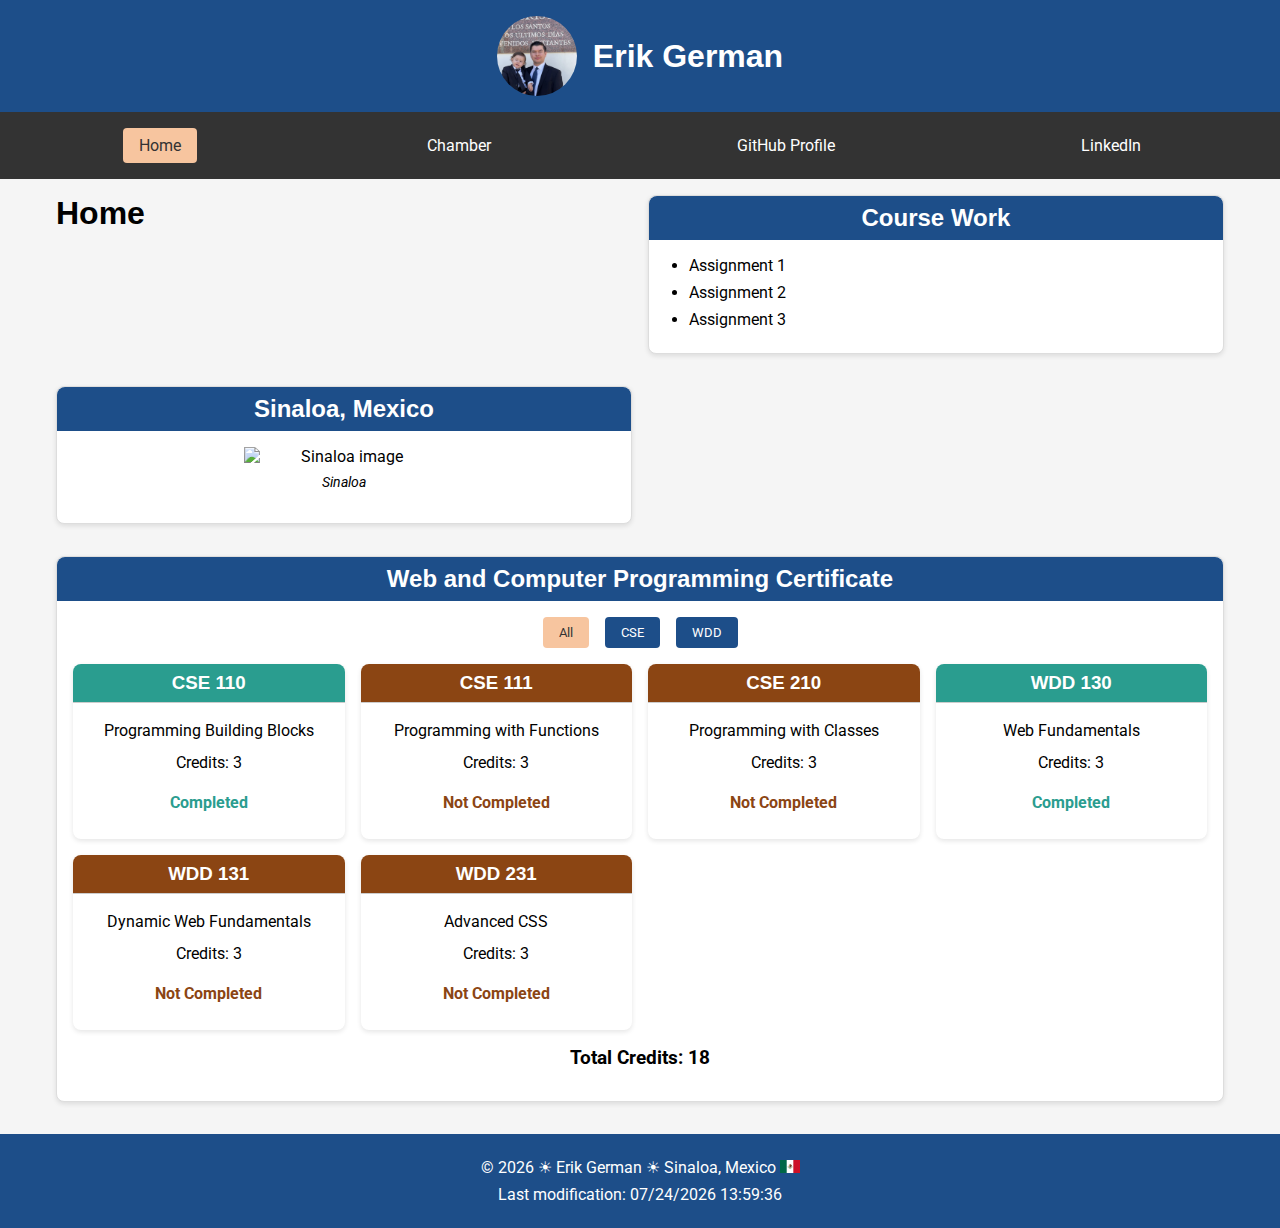
==== index.html @ 452a5884 "Add Google Fonts preconnect links for performance optimization" ====
<!DOCTYPE html>
<html lang="en">
<head>
    <meta charset="UTF-8">
    <meta name="viewport" content="width=device-width, initial-scale=1.0">
    <title>WDD 231 - Erik German</title>
    <meta name="description" content="WDD 231 - Erik German's personal website showcasing web development skills and course information">
    <meta name="author" content="Erik German">
    <!-- Google Fonts preconnect -->
    <link rel="preconnect" href="https://fonts.googleapis.com">
    <link rel="preconnect" href="https://fonts.gstatic.com" crossorigin>
    <link rel="stylesheet" href="styles/base.css">
    <script src="scripts/getdates.js" defer></script>
    <script src="scripts/courses.js" defer></script>
    <script src="scripts/menu.js" defer></script>
</head>
<body>
    <header>
        <img src="images/erik-portrait.webp" alt="Erik German portrait">
        <h1><span>Erik German</span></h1>
        <button class="hamburger">☰</button>
    </header>
    <nav>
        <a href="index.html">Home</a>
        <a href="chamber/">Chamber</a>
        <a href="https://github.com/eriko13">GitHub Profile</a>
        <a href="https://www.linkedin.com/in/erik-german/">LinkedIn</a>
    </nav>
    <main>
        <h1>Home</h1>
        
        <section class="card">
            <h2>Course Work</h2>
            <ul>
                <li>Assignment 1</li>
                <li>Assignment 2</li>
                <li>Assignment 3</li>
            </ul>
        </section>
        
        <section class="card">
            <h2>Sinaloa, Mexico</h2>
            <figure>
                <img src="images/sinaloa-image.webp" alt="Sinaloa image" width="200">
                <figcaption>Sinaloa</figcaption>
            </figure>
        </section>
        
        <section class="card full-width">
            <h2>Web and Computer Programming Certificate</h2>
            <div class="filter-buttons">
                <button id="filter-all" class="filter-button active">All</button>
                <button id="filter-cse" class="filter-button">CSE</button>
                <button id="filter-wdd" class="filter-button">WDD</button>
            </div>
            <div id="course-container"></div>
            <div class="credit-info">
                Total Credits: <span id="total-credits">0</span>
            </div>
        </section>
    </main>
    <footer>
        <p>&copy; <span id="currentyear"></span> &#x2600; Erik German &#x2600; Sinaloa, Mexico <img src="images/mexico-flag.webp" alt="Mexico Flag" width="20"></p>
        <p id="lastModified"></p>
    </footer>
</body>
</html>
---- styles/base.css ----
/* base.css for WDD 131 - Dynamic Web Fundamentals */
@import url('https://fonts.googleapis.com/css2?family=Roboto:wght@100;400&display=swap');

:root {
  --primary-color: #1d4e89;
  --secondary-color: #ffffff;
  --accent1-color: #f7c59f;
  --accent2-color: #2a9d8f;
  --heading-font: 'Montserrat', sans-serif;
  --paragraph-font: 'Roboto', sans-serif;
  --completed-color: #2a9d8f;
  --not-completed-color: #8b4513;
}

* {
  margin: 0;
  padding: 0;
  box-sizing: border-box;
}

body {
  font-family: var(--paragraph-font);
  max-width: 100%;
  margin: 0;
  background-color: #f5f5f5;
}

header {
  background-color: var(--primary-color);
  color: var(--secondary-color);
  padding: 1rem;
  text-align: center;
  display: flex;
  align-items: center;
  justify-content: center;
}

header img {
  width: 80px;
  height: 80px;
  border-radius: 50%;
  margin-right: 1rem;
  object-fit: cover;
}

header h1 {
  font-size: 2rem;
  margin: 0;
}

h1, h2, h3, h4, h5, h6 {
  font-family: var(--heading-font);
  margin-bottom: 0.5rem;
}

nav {
  background-color: #333;
  display: flex;
  justify-content: space-around;
  padding: 1rem;
}

nav a {
  color: var(--secondary-color);
  text-decoration: none;
  padding: 0.5rem 1rem;
  transition: background-color 0.3s, color 0.3s;
}

nav a:hover, nav a.active {
  background-color: var(--accent1-color);
  color: #333;
  border-radius: 4px;
}

main {
  max-width: 1200px;
  margin: 1rem auto;
  display: grid;
  grid-template-columns: 1fr;
  gap: 1rem;
  padding: 0 1rem;
}

.card {
  background-color: var(--secondary-color);
  border-radius: 8px;
  padding: 1rem;
  box-shadow: 0 2px 5px rgba(0,0,0,0.1);
  border: 1px solid #ddd;
  margin-bottom: 1rem;
}

.card h2 {
  color: var(--secondary-color);
  background-color: var(--primary-color);
  padding: 0.5rem;
  margin: -1rem -1rem 1rem -1rem;
  border-radius: 8px 8px 0 0;
  text-align: center;
}

.card h3 {
  text-align: center;
  border-bottom: 1px solid #ccc;
  padding-bottom: 0.5rem;
  margin: 1rem 0;
}

.card img {
  max-width: 100%;
  height: auto;
  display: block;
  margin: 0 auto;
}

.card figure {
  margin: 1rem 0;
  text-align: center;
}

.card figcaption {
  font-style: italic;
  font-size: 0.9rem;
  margin-top: 0.5rem;
}

.card p {
  margin: 1rem 0;
  line-height: 1.5;
}

/* Course section styles */
.filter-buttons {
  display: flex;
  justify-content: center;
  gap: 1rem;
  margin: 1rem 0;
}

.filter-button {
  background-color: var(--primary-color);
  color: var(--secondary-color);
  border: none;
  padding: 0.5rem 1rem;
  border-radius: 4px;
  cursor: pointer;
  font-family: var(--paragraph-font);
  transition: background-color 0.3s;
}

.filter-button:hover, .filter-button.active {
  background-color: var(--accent1-color);
  color: #333;
}

#course-container {
  display: grid;
  grid-template-columns: repeat(auto-fill, minmax(250px, 1fr));
  gap: 1rem;
  margin-top: 1rem;
}

.course-card {
  background-color: var(--secondary-color);
  border-radius: 8px;
  padding: 1rem;
  box-shadow: 0 2px 5px rgba(0,0,0,0.1);
  text-align: center;
}

.course-card h3 {
  color: var(--secondary-color);
  padding: 0.5rem;
  margin: -1rem -1rem 1rem -1rem;
  border-radius: 8px 8px 0 0;
}

.completed h3 {
  background-color: var(--completed-color);
}

.not-completed h3 {
  background-color: var(--not-completed-color);
}

.course-card p {
  margin: 0.5rem 0;
}

.course-card .status {
  font-weight: bold;
  margin-top: 1rem;
}

.completed .status {
  color: var(--completed-color);
}

.not-completed .status {
  color: var(--not-completed-color);
}

.credit-info {
  text-align: center;
  margin: 1rem 0;
  font-weight: bold;
  font-size: 1.2rem;
}

footer {
  background-color: var(--primary-color);
  color: var(--secondary-color);
  text-align: center;
  padding: 1rem;
  margin-top: 1rem;
}

footer p {
  margin: 0.5rem 0;
}

ul {
  list-style-type: disc;
  margin-left: 1.5rem;
  margin-top: 1rem;
}

ul li {
  margin-bottom: 0.5rem;
}

ul a {
  color: var(--primary-color);
  text-decoration: none;
}

ul a:hover {
  text-decoration: underline;
}

/* Responsive styles */
@media screen and (min-width: 768px) {
  main {
    grid-template-columns: 1fr 1fr;
  }
  
  .full-width {
    grid-column: 1 / -1;
  }
}

@media screen and (max-width: 768px) {
  nav {
    flex-direction: column;
    align-items: center;
  }
  
  nav a {
    margin: 0.25rem 0;
    width: 100%;
    text-align: center;
  }
  
  header {
    flex-direction: column;
    text-align: center;
  }
  
  header img {
    margin-right: 0;
    margin-bottom: 1rem;
  }
  
  .filter-buttons {
    flex-direction: column;
    align-items: center;
  }
  
  .filter-button {
    width: 100%;
    margin-bottom: 0.5rem;
  }
  
  #course-container {
    grid-template-columns: 1fr;
  }
}

/* Hamburger menu for mobile */
.hamburger {
  display: none;
  cursor: pointer;
  background: none;
  border: none;
  font-size: 1.5rem;
  color: var(--secondary-color);
}

@media screen and (max-width: 768px) {
  .hamburger {
    display: block;
    position: absolute;
    top: 1rem;
    right: 1rem;
  }
  
  nav {
    display: none;
    width: 100%;
  }
  
  nav.show {
    display: flex;
  }
}
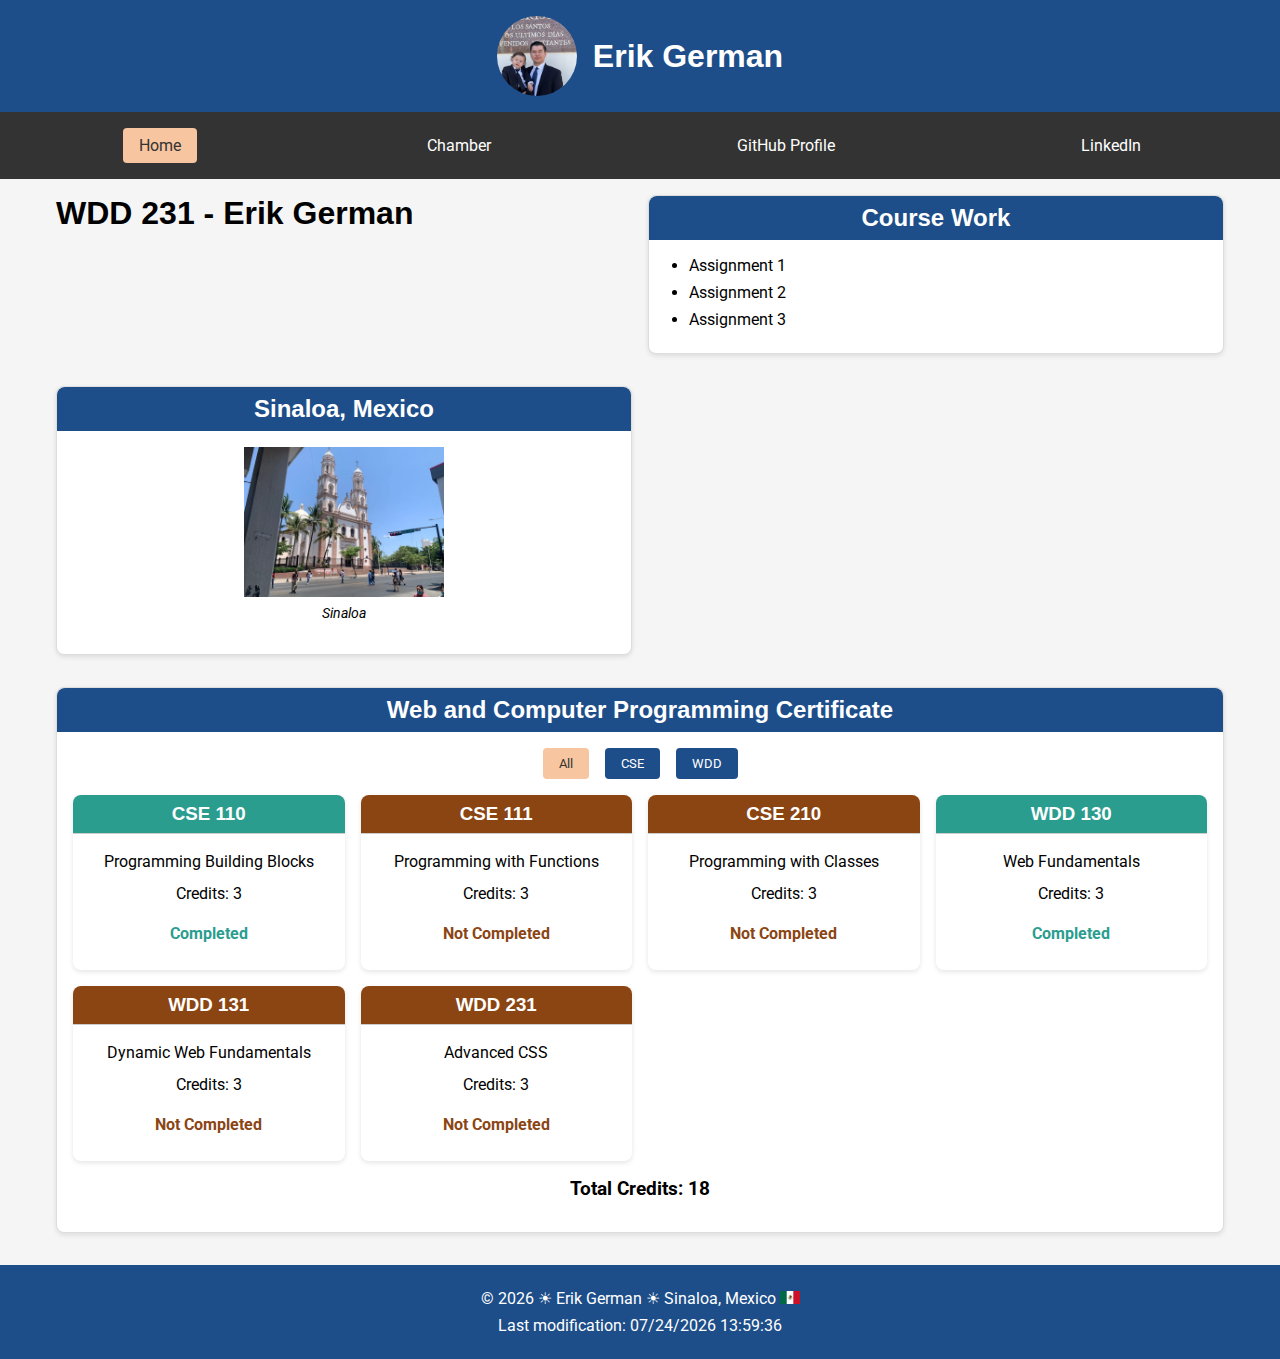
==== commit 47bf2fa6: "Update homepage heading for WDD 231 course" ====
--- a/index.html
+++ b/index.html
@@ -27,7 +27,7 @@
         <a href="https://www.linkedin.com/in/erik-german/">LinkedIn</a>
     </nav>
     <main>
-        <h1>Home</h1>
+        <h1>WDD 231 - Erik German</h1>
         
         <section class="card">
             <h2>Course Work</h2>
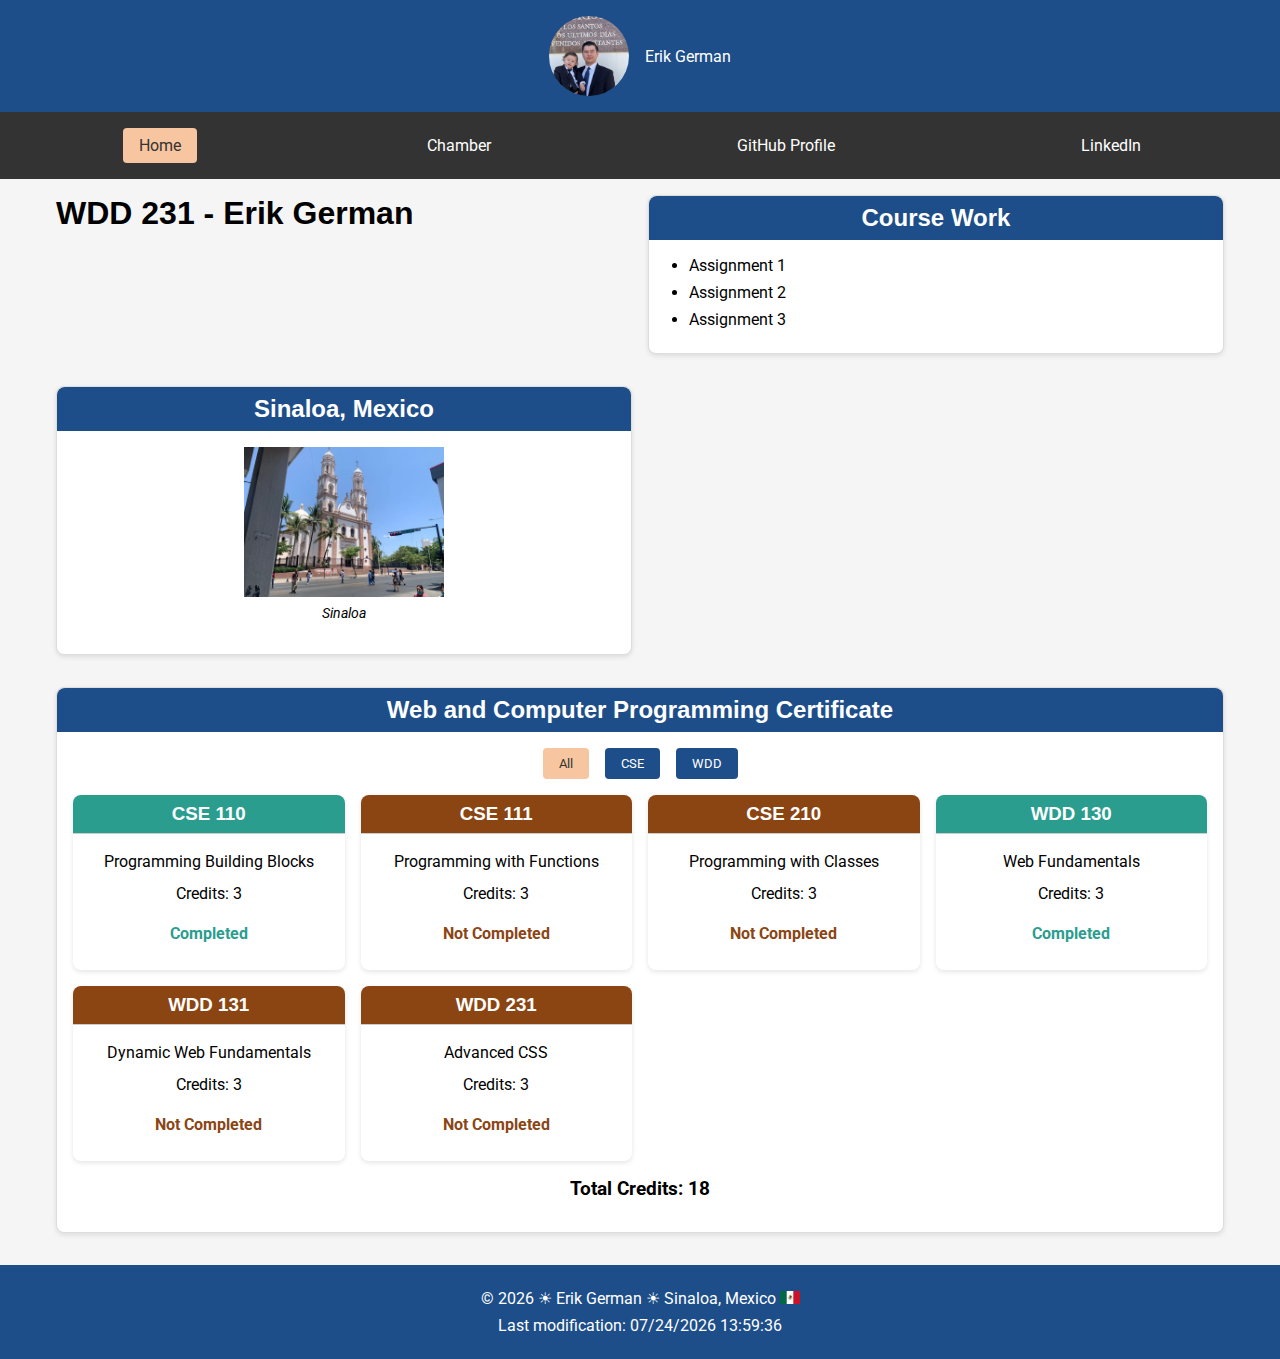
==== commit c8f5d80e: "Modify header text styling in index.html" ====
--- a/index.html
+++ b/index.html
@@ -17,7 +17,7 @@
 <body>
     <header>
         <img src="images/erik-portrait.webp" alt="Erik German portrait">
-        <h1><span>Erik German</span></h1>
+        <span>Erik German</span>
         <button class="hamburger">☰</button>
     </header>
     <nav>
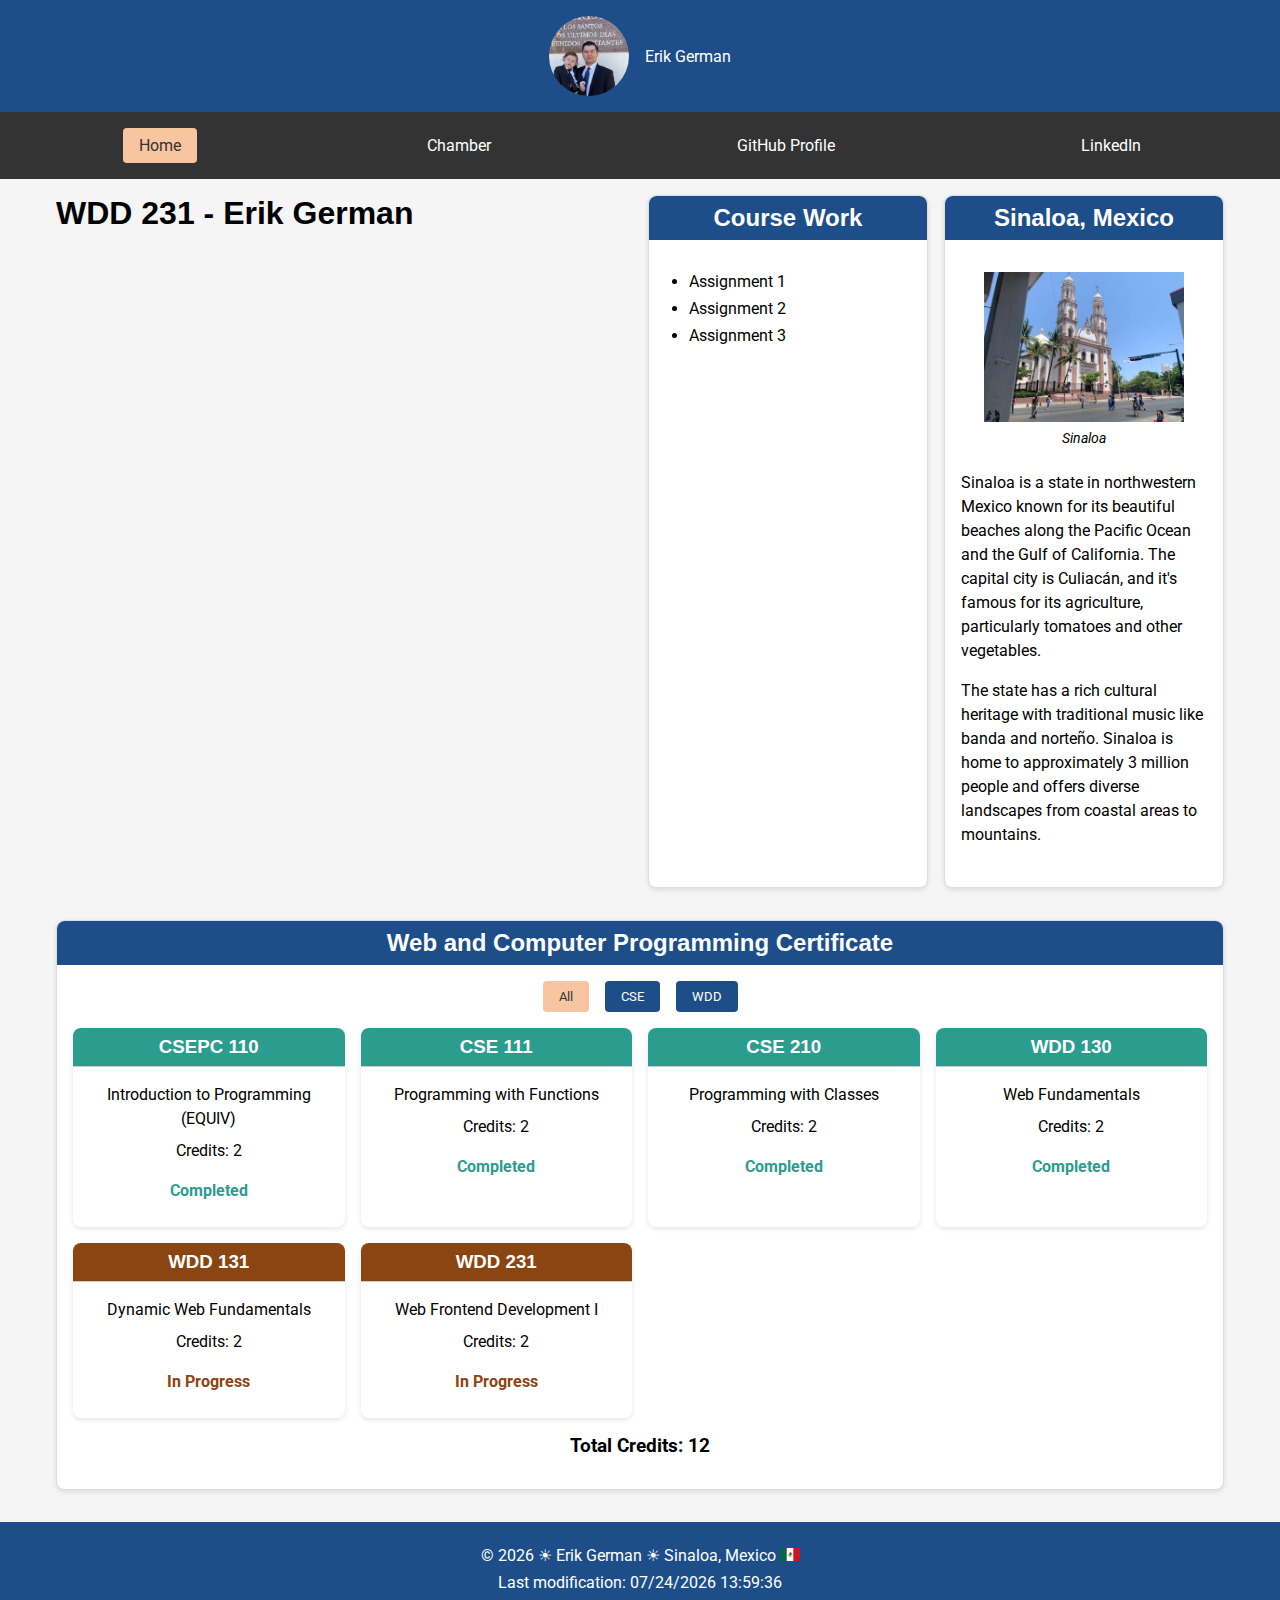
==== commit bd68fb30: "improve page" ====
--- a/index.html
+++ b/index.html
@@ -9,6 +9,8 @@
     <!-- Google Fonts preconnect -->
     <link rel="preconnect" href="https://fonts.googleapis.com">
     <link rel="preconnect" href="https://fonts.gstatic.com" crossorigin>
+    <!-- Google Fonts import -->
+    <link href="https://fonts.googleapis.com/css2?family=Roboto:wght@100;400&display=swap" rel="stylesheet">
     <link rel="stylesheet" href="styles/base.css">
     <script src="scripts/getdates.js" defer></script>
     <script src="scripts/courses.js" defer></script>
@@ -29,22 +31,26 @@
     <main>
         <h1>WDD 231 - Erik German</h1>
         
-        <section class="card">
-            <h2>Course Work</h2>
-            <ul>
-                <li>Assignment 1</li>
-                <li>Assignment 2</li>
-                <li>Assignment 3</li>
-            </ul>
-        </section>
-        
-        <section class="card">
-            <h2>Sinaloa, Mexico</h2>
-            <figure>
-                <img src="images/sinaloa-image.webp" alt="Sinaloa image" width="200">
-                <figcaption>Sinaloa</figcaption>
-            </figure>
-        </section>
+        <div class="two-column-layout">
+            <section class="card">
+                <h2>Course Work</h2>
+                <ul>
+                    <li>Assignment 1</li>
+                    <li>Assignment 2</li>
+                    <li>Assignment 3</li>
+                </ul>
+            </section>
+            
+            <section class="card">
+                <h2>Sinaloa, Mexico</h2>
+                <figure>
+                    <img src="images/sinaloa-image.webp" alt="Sinaloa image" width="200">
+                    <figcaption>Sinaloa</figcaption>
+                </figure>
+                <p>Sinaloa is a state in northwestern Mexico known for its beautiful beaches along the Pacific Ocean and the Gulf of California. The capital city is Culiacán, and it's famous for its agriculture, particularly tomatoes and other vegetables.</p>
+                <p>The state has a rich cultural heritage with traditional music like banda and norteño. Sinaloa is home to approximately 3 million people and offers diverse landscapes from coastal areas to mountains.</p>
+            </section>
+        </div>
         
         <section class="card full-width">
             <h2>Web and Computer Programming Certificate</h2>
--- a/styles/base.css
+++ b/styles/base.css
@@ -239,6 +239,29 @@
   text-decoration: underline;
 }
 
+/* Two-column layout */
+.two-column-layout {
+  display: grid;
+  grid-template-columns: 1fr;
+  gap: 1rem;
+  margin-bottom: 1rem;
+}
+
+.two-column-layout .card {
+  height: 100%;
+  display: flex;
+  flex-direction: column;
+}
+
+.two-column-layout .card figure {
+  margin: 1rem auto;
+}
+
+.two-column-layout .card p {
+  margin: 0.5rem 0;
+  line-height: 1.5;
+}
+
 /* Responsive styles */
 @media screen and (min-width: 768px) {
   main {
@@ -247,6 +270,11 @@
   
   .full-width {
     grid-column: 1 / -1;
+  }
+  
+  .two-column-layout {
+    grid-template-columns: 1fr 1fr;
+    gap: 1rem;
   }
 }
 
@@ -313,4 +341,20 @@
   nav.show {
     display: flex;
   }
+}
+
+/* Make sure the cards in the two-column layout have equal height */
+.two-column-layout .card {
+  height: 100%;
+  display: flex;
+  flex-direction: column;
+}
+
+.two-column-layout .card figure {
+  margin: 1rem auto;
+}
+
+.two-column-layout .card p {
+  margin: 0.5rem 0;
+  line-height: 1.5;
 } 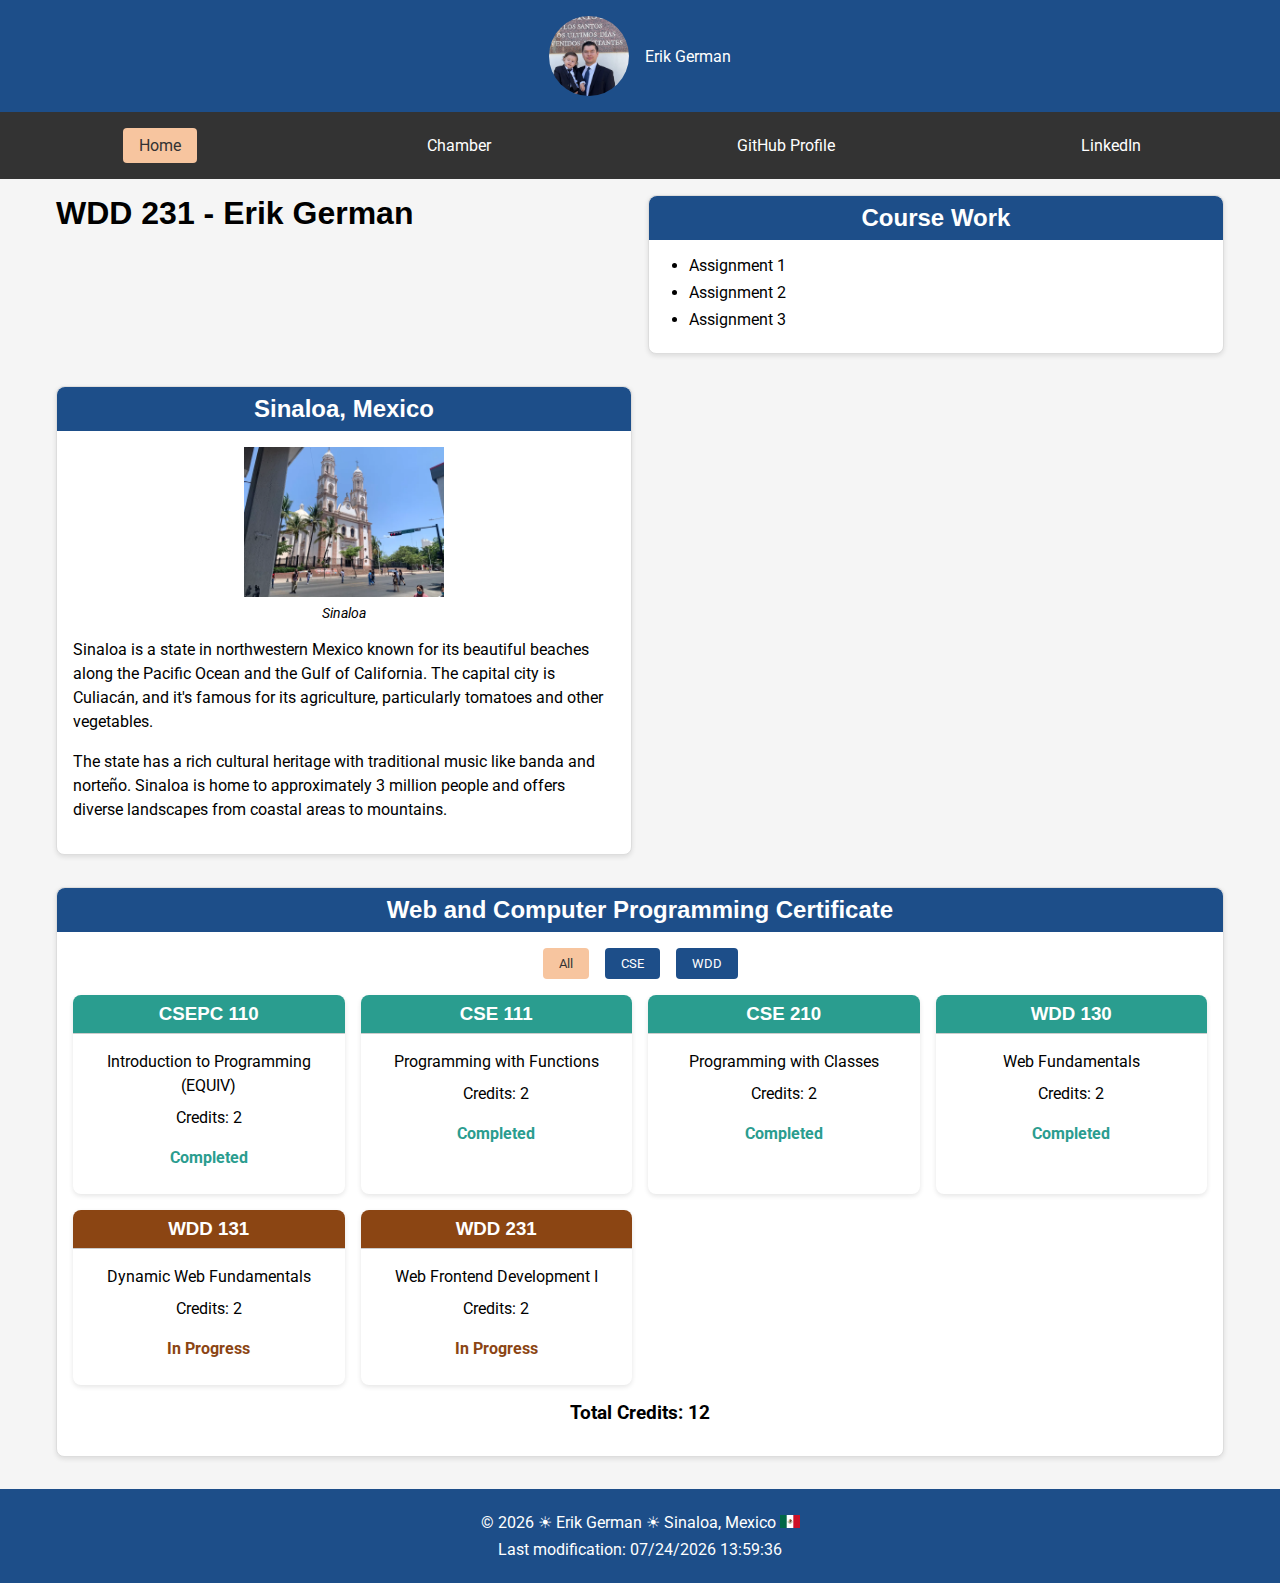
==== commit 19eb6e27: "css" ====
--- a/index.html
+++ b/index.html
@@ -31,26 +31,24 @@
     <main>
         <h1>WDD 231 - Erik German</h1>
         
-        <div class="two-column-layout">
-            <section class="card">
-                <h2>Course Work</h2>
-                <ul>
-                    <li>Assignment 1</li>
-                    <li>Assignment 2</li>
-                    <li>Assignment 3</li>
-                </ul>
-            </section>
-            
-            <section class="card">
-                <h2>Sinaloa, Mexico</h2>
-                <figure>
-                    <img src="images/sinaloa-image.webp" alt="Sinaloa image" width="200">
-                    <figcaption>Sinaloa</figcaption>
-                </figure>
-                <p>Sinaloa is a state in northwestern Mexico known for its beautiful beaches along the Pacific Ocean and the Gulf of California. The capital city is Culiacán, and it's famous for its agriculture, particularly tomatoes and other vegetables.</p>
-                <p>The state has a rich cultural heritage with traditional music like banda and norteño. Sinaloa is home to approximately 3 million people and offers diverse landscapes from coastal areas to mountains.</p>
-            </section>
-        </div>
+        <section class="card">
+            <h2>Course Work</h2>
+            <ul>
+                <li>Assignment 1</li>
+                <li>Assignment 2</li>
+                <li>Assignment 3</li>
+            </ul>
+        </section>
+        
+        <section class="card">
+            <h2>Sinaloa, Mexico</h2>
+            <figure>
+                <img src="images/sinaloa-image.webp" alt="Sinaloa image" width="200">
+                <figcaption>Sinaloa</figcaption>
+            </figure>
+            <p>Sinaloa is a state in northwestern Mexico known for its beautiful beaches along the Pacific Ocean and the Gulf of California. The capital city is Culiacán, and it's famous for its agriculture, particularly tomatoes and other vegetables.</p>
+            <p>The state has a rich cultural heritage with traditional music like banda and norteño. Sinaloa is home to approximately 3 million people and offers diverse landscapes from coastal areas to mountains.</p>
+        </section>
         
         <section class="card full-width">
             <h2>Web and Computer Programming Certificate</h2>
--- a/styles/base.css
+++ b/styles/base.css
@@ -239,29 +239,6 @@
   text-decoration: underline;
 }
 
-/* Two-column layout */
-.two-column-layout {
-  display: grid;
-  grid-template-columns: 1fr;
-  gap: 1rem;
-  margin-bottom: 1rem;
-}
-
-.two-column-layout .card {
-  height: 100%;
-  display: flex;
-  flex-direction: column;
-}
-
-.two-column-layout .card figure {
-  margin: 1rem auto;
-}
-
-.two-column-layout .card p {
-  margin: 0.5rem 0;
-  line-height: 1.5;
-}
-
 /* Responsive styles */
 @media screen and (min-width: 768px) {
   main {
@@ -271,49 +248,9 @@
   .full-width {
     grid-column: 1 / -1;
   }
-  
-  .two-column-layout {
-    grid-template-columns: 1fr 1fr;
-    gap: 1rem;
-  }
-}
-
-@media screen and (max-width: 768px) {
-  nav {
-    flex-direction: column;
-    align-items: center;
-  }
-  
-  nav a {
-    margin: 0.25rem 0;
-    width: 100%;
-    text-align: center;
-  }
-  
-  header {
-    flex-direction: column;
-    text-align: center;
-  }
-  
-  header img {
-    margin-right: 0;
-    margin-bottom: 1rem;
-  }
-  
-  .filter-buttons {
-    flex-direction: column;
-    align-items: center;
-  }
-  
-  .filter-button {
-    width: 100%;
-    margin-bottom: 0.5rem;
-  }
-  
-  #course-container {
-    grid-template-columns: 1fr;
-  }
-}
+}
+
+/* Remove the two-column layout styles since we're not using them anymore */
 
 /* Hamburger menu for mobile */
 .hamburger {
@@ -336,25 +273,51 @@
   nav {
     display: none;
     width: 100%;
+    flex-direction: column;
+    align-items: center;
   }
   
   nav.show {
     display: flex;
   }
-}
-
-/* Make sure the cards in the two-column layout have equal height */
-.two-column-layout .card {
-  height: 100%;
-  display: flex;
-  flex-direction: column;
-}
-
-.two-column-layout .card figure {
-  margin: 1rem auto;
-}
-
-.two-column-layout .card p {
-  margin: 0.5rem 0;
-  line-height: 1.5;
+  
+  nav a {
+    margin: 0.25rem 0;
+    width: 100%;
+    text-align: center;
+  }
+  
+  header {
+    flex-direction: column;
+    text-align: center;
+  }
+  
+  header img {
+    margin-right: 0;
+    margin-bottom: 1rem;
+  }
+  
+  .filter-buttons {
+    flex-direction: column;
+    align-items: center;
+  }
+  
+  .filter-button {
+    width: 100%;
+    margin-bottom: 0.5rem;
+  }
+  
+  #course-container {
+    grid-template-columns: 1fr;
+  }
+}
+
+/* Remove redundant styles */
+
+.page-title {
+  font-size: 2rem;
+  margin: 1rem 0;
+  text-align: center;
+  grid-column: 1 / -1;
+  color: var(--primary-color);
 } 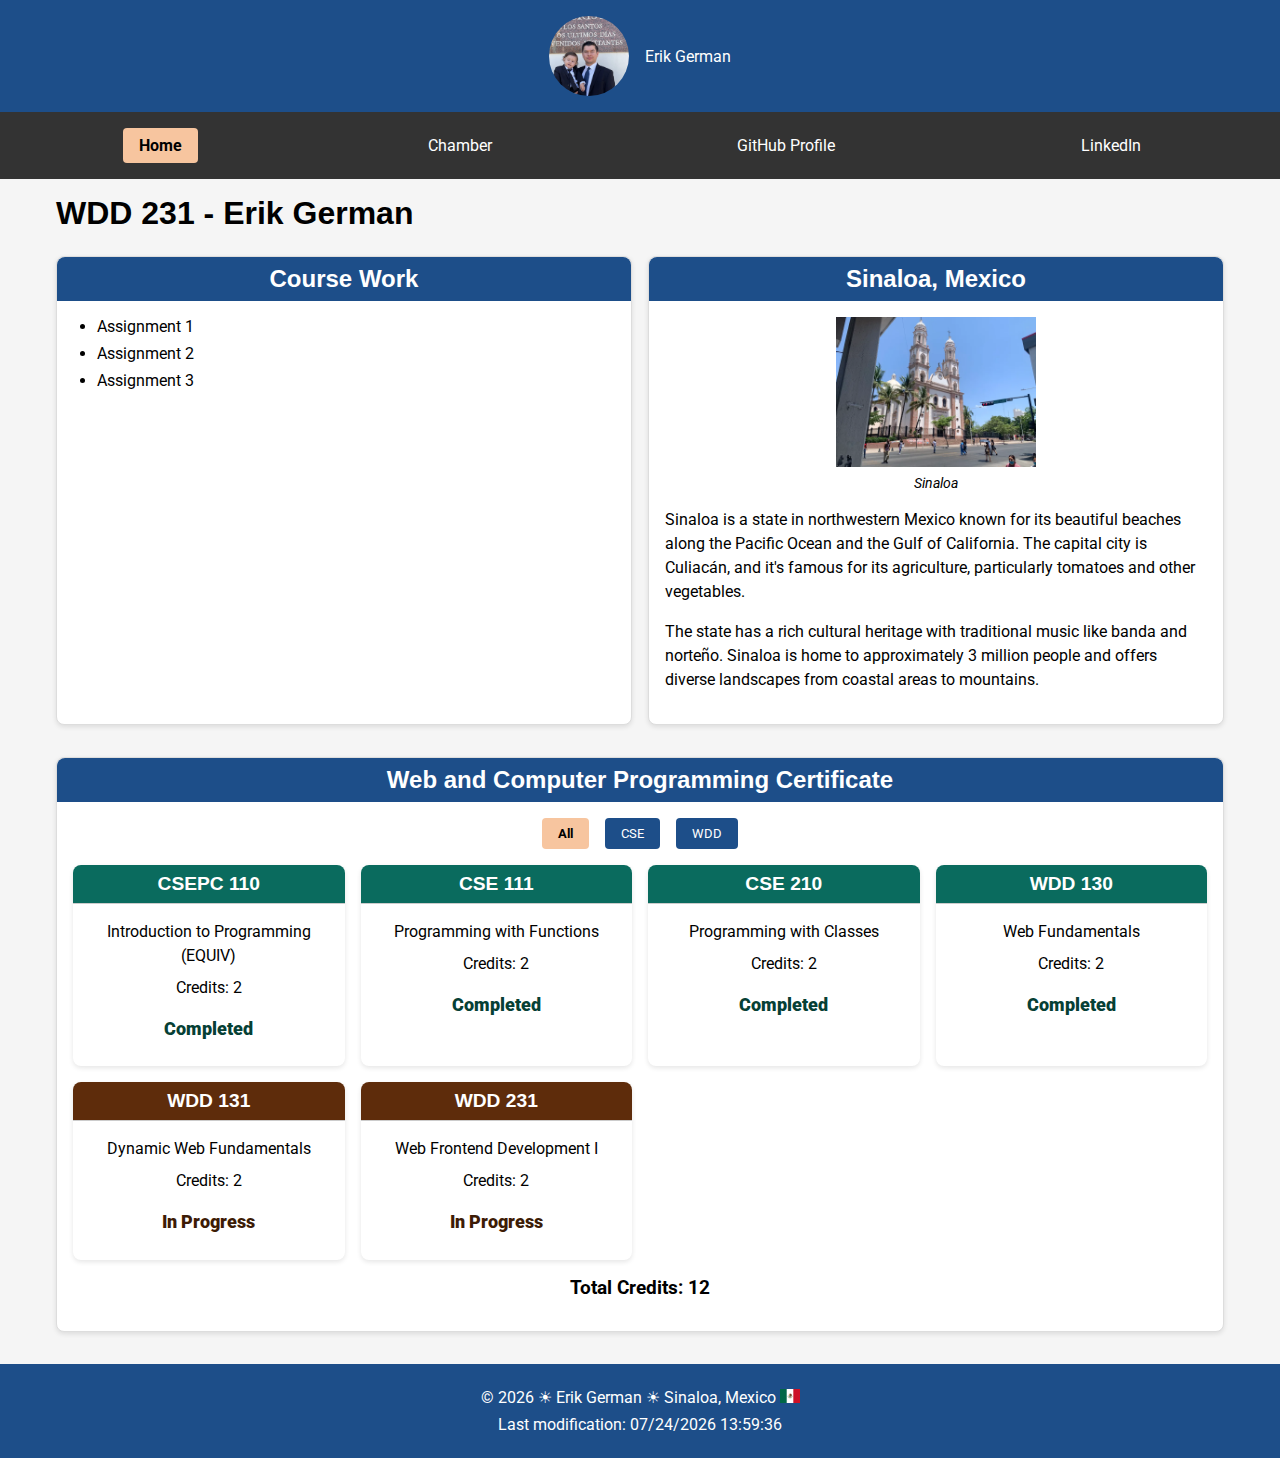
==== commit 6320b918: "Add favicon link to index.html" ====
--- a/index.html
+++ b/index.html
@@ -15,6 +15,7 @@
     <script src="scripts/getdates.js" defer></script>
     <script src="scripts/courses.js" defer></script>
     <script src="scripts/menu.js" defer></script>
+    <link rel="icon" href="images/favicon.ico">
 </head>
 <body>
     <header>
--- a/styles/base.css
+++ b/styles/base.css
@@ -8,8 +8,8 @@
   --accent2-color: #2a9d8f;
   --heading-font: 'Montserrat', sans-serif;
   --paragraph-font: 'Roboto', sans-serif;
-  --completed-color: #2a9d8f;
-  --not-completed-color: #8b4513;
+  --completed-color: #0a6b5e;
+  --not-completed-color: #5e2c0b;
 }
 
 * {
@@ -69,8 +69,9 @@
 
 nav a:hover, nav a.active {
   background-color: var(--accent1-color);
-  color: #333;
+  color: #000000;
   border-radius: 4px;
+  font-weight: bold;
 }
 
 main {
@@ -105,6 +106,8 @@
   border-bottom: 1px solid #ccc;
   padding-bottom: 0.5rem;
   margin: 1rem 0;
+  color: #000000;
+  font-weight: bold;
 }
 
 .card img {
@@ -151,7 +154,8 @@
 
 .filter-button:hover, .filter-button.active {
   background-color: var(--accent1-color);
-  color: #333;
+  color: #000000;
+  font-weight: bold;
 }
 
 #course-container {
@@ -174,6 +178,8 @@
   padding: 0.5rem;
   margin: -1rem -1rem 1rem -1rem;
   border-radius: 8px 8px 0 0;
+  font-weight: bold;
+  font-size: 1.2rem;
 }
 
 .completed h3 {
@@ -194,11 +200,15 @@
 }
 
 .completed .status {
-  color: var(--completed-color);
+  color: #064035;
+  font-size: 1.1rem;
+  font-weight: 900;
 }
 
 .not-completed .status {
-  color: var(--not-completed-color);
+  color: #3d1c06;
+  font-size: 1.1rem;
+  font-weight: 900;
 }
 
 .credit-info {
@@ -242,15 +252,31 @@
 /* Responsive styles */
 @media screen and (min-width: 768px) {
   main {
+    display: grid;
     grid-template-columns: 1fr 1fr;
+    grid-template-areas: 
+      "title title"
+      "course-work sinaloa"
+      "certificate certificate";
+    gap: 1rem;
+  }
+  
+  main h1 {
+    grid-area: title;
+  }
+  
+  main section:nth-child(2) {
+    grid-area: course-work;
+  }
+  
+  main section:nth-child(3) {
+    grid-area: sinaloa;
   }
   
   .full-width {
-    grid-column: 1 / -1;
-  }
-}
-
-/* Remove the two-column layout styles since we're not using them anymore */
+    grid-area: certificate;
+  }
+}
 
 /* Hamburger menu for mobile */
 .hamburger {
@@ -312,8 +338,6 @@
   }
 }
 
-/* Remove redundant styles */
-
 .page-title {
   font-size: 2rem;
   margin: 1rem 0;
